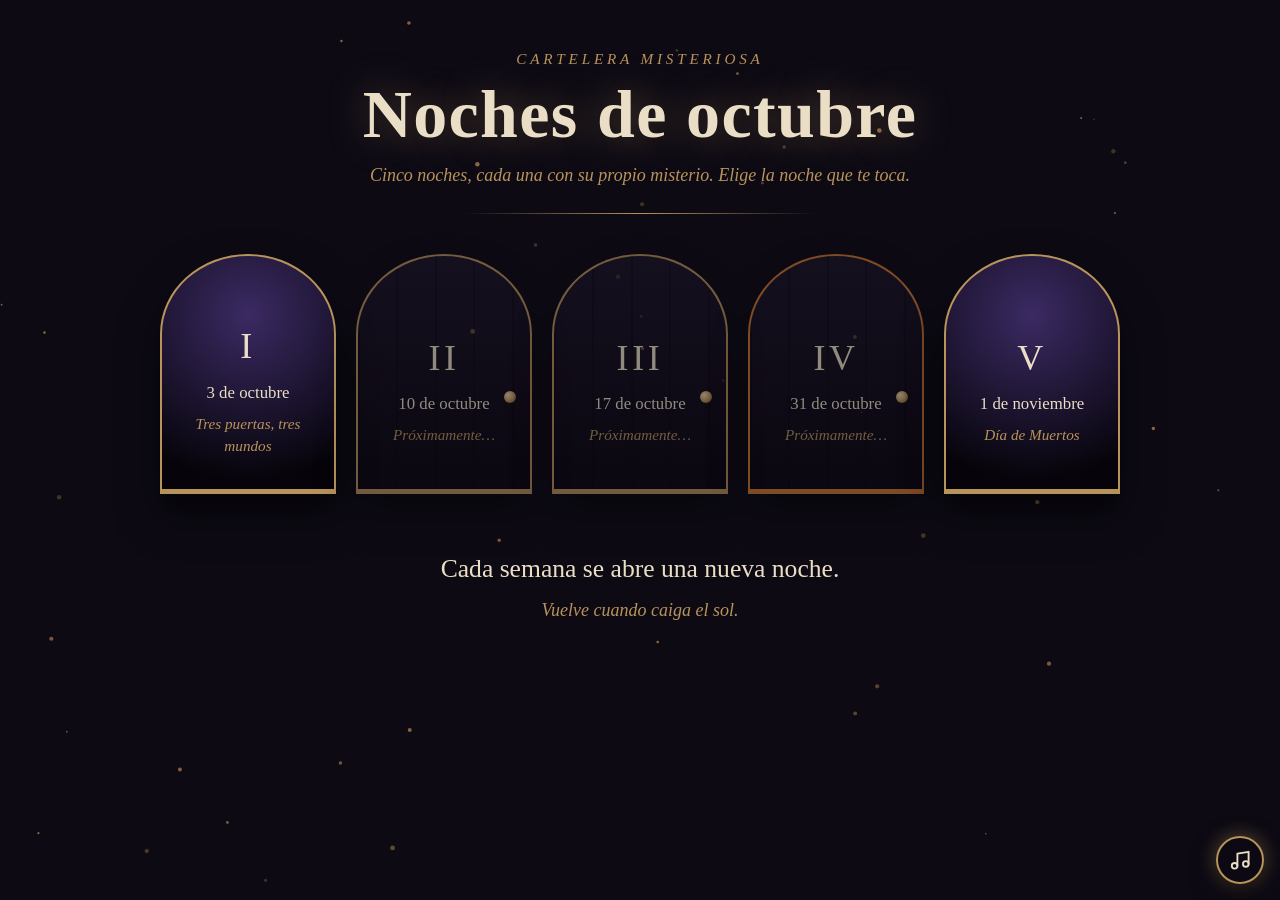
==== index.html @ dbbfb0d0 "Primera versión de la cartelera" ====
<!DOCTYPE html>
<html lang="es">
<head>
  <meta charset="utf-8">
  <meta name="viewport" content="width=device-width, initial-scale=1, viewport-fit=cover">
  <meta name="theme-color" content="#0d0a14">
  <meta name="description" content="Cinco sábados de octubre, cinco noches de misterio.">
  <!-- Seguridad y privacidad -->
  <meta http-equiv="Content-Security-Policy" content="default-src 'self'; script-src 'self'; style-src 'self' 'unsafe-inline' https://fonts.googleapis.com; font-src https://fonts.gstatic.com; img-src 'self' data:; media-src 'self'; connect-src 'none'; object-src 'none'; frame-src 'none'; base-uri 'none'; form-action 'none'">
  <meta name="referrer" content="no-referrer">
  <meta name="robots" content="noindex, nofollow, noimageindex, noarchive">
  <title>Noches de octubre</title>

  <link rel="preconnect" href="https://fonts.googleapis.com">
  <link rel="preconnect" href="https://fonts.gstatic.com" crossorigin>
  <link href="https://fonts.googleapis.com/css2?family=Cinzel+Decorative:wght@700&family=IM+Fell+English:ital@0;1&display=swap" rel="stylesheet">
  <link rel="stylesheet" href="css/estilos.css">
  <link rel="stylesheet" href="css/portada.css">

  <script src="js/proteccion.js" defer></script>
  <script src="js/script.js" defer></script>
</head>
<body>
  
  <div class="fondo-video" aria-hidden="true">
    <video id="melodia" src="index%20video.mp4" data-fin="30" loop playsinline></video>
  </div>

  <canvas id="brasas" aria-hidden="true"></canvas>
  <button class="musica" id="musica" type="button" aria-pressed="true" aria-label="Activar música">
    <svg viewBox="0 0 24 24" aria-hidden="true">
      <path class="nota-icono" d="M9 18V5l12-2v13" />
      <circle cx="6" cy="18" r="3" />
      <circle cx="18" cy="16" r="3" />
      <path class="tachado" d="M3 3l18 18" />
    </svg>
  </button>

  <main>
    <header>
      <p class="antetitulo">Cartelera misteriosa</p>
      <h1>Noches de octubre</h1>
      <p class="intro">Cinco noches, cada una con su propio misterio. Elige la noche que te toca.</p>
      <div class="regla" role="presentation"></div>
    </header>

    <nav class="noches" aria-label="Noches de octubre">
      <a class="noche" href="3-de-octubre.html">
        <span class="noche__numero">I</span>
        <span class="noche__fecha">3 de octubre</span>
        <span class="noche__estado">Tres puertas, tres mundos</span>
      </a>

      <a class="noche noche--cerrada" aria-disabled="true">
        <span class="noche__numero">II</span>
        <span class="noche__fecha">10 de octubre</span>
        <span class="noche__estado">Próximamente…</span>
      </a>

      <a class="noche noche--cerrada" aria-disabled="true">
        <span class="noche__numero">III</span>
        <span class="noche__fecha">17 de octubre</span>
        <span class="noche__estado">Próximamente…</span>
      </a>

      <a class="noche noche--cerrada noche--final" aria-disabled="true">
        <span class="noche__numero">IV</span>
        <span class="noche__fecha">31 de octubre</span>
        <span class="noche__estado">Próximamente…</span>
      </a>

      <a class="noche" href="1-de-noviembre.html">
        <span class="noche__numero">V</span>
        <span class="noche__fecha">1 de noviembre</span>
        <span class="noche__estado">Día de Muertos</span>
      </a>
    </nav>

    <footer>
      <p class="cierre">Cada semana se abre una nueva noche.</p>
      <p class="nota">Vuelve cuando caiga el sol.</p>
    </footer>
  </main>
</body>
</html>
---- css/estilos.css ----
/* ==========================================================
   Cartelera misteriosa — estilos
   ========================================================== */

/* ---------- Variables ---------- */
:root {
  --tinta: #0d0a14;
  --hueso: #eadfc6;
  --oro: #b8935a;
  --oro-suave: rgba(184, 147, 90, .5);
  --luna: #3b2a63;
  --carmesi: #6e1220;
  --indigo: #1c2a66;
  --fondo-puerta: #06040a;

  --display: "Cinzel Decorative", "Palatino Linotype", Palatino, Georgia, serif;
  --texto: "IM Fell English", "Iowan Old Style", Georgia, serif;

  --curva-puerta: cubic-bezier(.6, .05, .25, 1);
  --duracion-puerta: 1.1s;
}

/* ---------- Base ---------- */
*, *::before, *::after { box-sizing: border-box; }

html { height: 100%; }

body {
  margin: 0;
  min-height: 100%;
  padding:
    env(safe-area-inset-top, 0px)
    env(safe-area-inset-right, 0px)
    env(safe-area-inset-bottom, 0px)
    env(safe-area-inset-left, 0px);
  background:
    radial-gradient(60rem 30rem at 50% -10%, #2a1d3f 0%, transparent 70%),
    radial-gradient(40rem 24rem at 50% 110%, #2a0d14 0%, transparent 70%),
    var(--tinta);
  background-attachment: fixed;
  color: var(--hueso);
  font-family: var(--texto);
  font-size: 1.125rem;
  line-height: 1.5;
  -webkit-font-smoothing: antialiased;
  -webkit-tap-highlight-color: transparent;
}

main {
  position: relative;
  z-index: 1;
  max-width: 68rem;
  margin: 0 auto;
  padding: 3rem 1.25rem 3.5rem;
  text-align: center;
}

/* ---------- Cabecera ---------- */
header p { margin: 0; font-style: italic; color: var(--oro); }

header .antetitulo {
  font-size: .95rem;
  letter-spacing: .25em;
  text-transform: uppercase;
}

header .intro {
  max-width: 36rem;
  margin: 0 auto;
}

h1 {
  font-family: var(--display);
  font-size: clamp(2rem, 7vw, 4.25rem);
  line-height: 1.05;
  margin: .5rem 0 .75rem;
  letter-spacing: .02em;
  text-shadow: 0 0 2.5rem rgba(184, 147, 90, .45);
}

.regla {
  width: min(22rem, 70%);
  height: 1px;
  margin: 1.5rem auto 2.5rem;
  background: linear-gradient(90deg, transparent, var(--oro), transparent);
}

/* ---------- Puertas ---------- */
.puertas {
  display: grid;
  grid-template-columns: repeat(3, 1fr);
  gap: 1.75rem;
  list-style: none;
  margin: 0;
  padding: 0;
}

.marco {
  --c: var(--luna);
  position: relative;
  height: 31rem;
  perspective: 70rem;
  border: 2px solid var(--oro);
  border-bottom-width: 6px;
  border-radius: 50% 50% 0 0 / 9rem 9rem 0 0;
  background: var(--fondo-puerta);
  box-shadow: 0 1.5rem 3rem rgba(0, 0, 0, .6);
  transition: box-shadow var(--duracion-puerta);
}
.marco--luna    { --c: var(--luna); }
.marco--carmesi { --c: var(--carmesi); }
.marco--indigo  { --c: var(--indigo); }

.marco.abierta {
  box-shadow:
    0 1.5rem 3rem rgba(0, 0, 0, .6),
    0 0 3rem -0.5rem var(--c);
}

/* Lo que hay detrás de la puerta */
.umbral {
  position: absolute;
  inset: 0;
  display: flex;
  flex-direction: column;
  justify-content: center;
  gap: .75rem;
  padding: 5.5rem 1.5rem 1.5rem;
  border-radius: inherit;
  overflow: hidden;
  font-size: 1rem;
  background: radial-gradient(circle at 50% 30%, var(--c) 0%, var(--fondo-puerta) 85%);
  opacity: 0;
  transition: opacity .6s ease .35s;
}
.abierta .umbral { opacity: 1; }

.umbral h2 {
  font-family: var(--display);
  font-size: 1.2rem;
  line-height: 1.25;
  margin: 0;
}
.umbral p { margin: 0; }
.umbral .pista { border-top: 1px solid var(--oro-suave); padding-top: .6rem; }
.umbral .vibra { font-style: italic; color: var(--oro); }

/* La hoja de la puerta */
.hoja {
  position: absolute;
  inset: 0;
  display: flex;
  flex-direction: column;
  align-items: center;
  justify-content: center;
  gap: 1.25rem;
  width: 100%;
  border: 0;
  border-radius: inherit;
  padding: 0;
  cursor: pointer;
  color: var(--hueso);
  font-family: var(--display);
  background:
    repeating-linear-gradient(90deg, rgba(0, 0, 0, .22) 0 2px, transparent 2px 3.2rem),
    linear-gradient(180deg, var(--c), var(--fondo-puerta) 130%);
  transform-origin: left center;
  transition:
    transform var(--duracion-puerta) var(--curva-puerta),
    box-shadow var(--duracion-puerta),
    filter .3s;
  backface-visibility: hidden;
}
.hoja:hover { filter: brightness(1.15); }
.hoja:focus-visible { outline: 3px solid var(--hueso); outline-offset: 4px; }

.hoja .numero { font-size: 2.5rem; letter-spacing: .1em; }
.hoja svg { width: 5.5rem; height: 5.5rem; }
.hoja .llamar {
  font-family: var(--texto);
  font-style: italic;
  font-size: 1rem;
  color: var(--oro);
}

/* Pomo */
.hoja::after {
  content: "";
  position: absolute;
  right: 1.1rem;
  top: 58%;
  width: .9rem;
  height: .9rem;
  border-radius: 50%;
  background: radial-gradient(circle at 35% 35%, #f1d9a6, var(--oro) 55%, #4a3414);
}

.abierta .hoja {
  transform: rotateY(-104deg);
  box-shadow: 1rem 0 2rem rgba(0, 0, 0, .7);
}

/* ---------- Banquete ---------- */
.banquete { margin: 3.5rem auto 0; max-width: 40rem; }
.banquete h2 {
  font-family: var(--display);
  font-size: clamp(1.3rem, 4vw, 1.9rem);
  margin: 0 0 .25rem;
}
.banquete > p { margin: 0 0 1.5rem; font-style: italic; color: var(--oro); }
.banquete dl { margin: 0; text-align: left; }
.banquete dt {
  font-family: var(--display);
  font-size: 1rem;
  color: var(--oro);
  margin-top: 1.1rem;
}
.banquete dd { margin: .15rem 0 0; }

/* ---------- Pie ---------- */
footer { margin-top: 3rem; }
footer p { margin: 0; }
footer .cierre {
  font-family: var(--display);
  font-size: clamp(1.1rem, 3.5vw, 1.6rem);
  margin-bottom: .5rem;
}
footer .nota { font-style: italic; color: var(--oro); }

/* ---------- Fondo de bosque difuminado (3 de octubre) ---------- */
.fondo-bosque {
  position: fixed;
  inset: 0;
  z-index: -1;
  overflow: hidden;
}
.fondo-bosque::before {
  content: "";
  position: absolute;
  inset: -2rem; /* margen extra para que el desenfoque no deje bordes claros */
  background: url("../img/bosqueoscuro.jpg") center / cover no-repeat;
  filter: blur(4px) brightness(1.1) contrast(1.05);
}
/* Velo oscuro para que puertas y textos se lean bien */
.fondo-bosque::after {
  content: "";
  position: absolute;
  inset: 0;
  background:
    radial-gradient(ellipse at 50% 40%, rgba(13, 10, 20, 0) 0%, rgba(13, 10, 20, .55) 85%),
    linear-gradient(180deg, rgba(59, 42, 99, .35), rgba(13, 10, 20, .1) 45%, rgba(110, 18, 32, .35));
}

/* ---------- Protección del contenido ---------- */
/* Sin seleccionar texto ni resaltar al tocar */
body {
  -webkit-user-select: none;
  user-select: none;
}
/* Imágenes, vídeo y dibujos: sin arrastrar ni menú de "guardar" en pulsación larga (iOS) */
img, video, audio, svg, canvas {
  -webkit-user-drag: none;
  -webkit-touch-callout: none;
}
img, video { pointer-events: none; }
/* Al imprimir no sale nada */
@media print {
  body { display: none !important; }
}

/* ---------- Efectos (creados desde JS) ---------- */
#brasas {
  position: fixed;
  inset: 0;
  width: 100%;
  height: 100%;
  pointer-events: none;
  z-index: 0;
}

.particula {
  position: fixed;
  pointer-events: none;
  z-index: 5;
  will-change: transform, opacity;
}
.particula svg { display: block; width: 100%; height: 100%; }

.murcielago { width: 1.75rem; height: 1.75rem; }

.gota {
  border-radius: 50% 50% 50% 50% / 65% 65% 35% 35%;
  background: #b3121f;
  box-shadow: 0 0 8px rgba(179, 18, 31, .8);
}

.destello { filter: drop-shadow(0 0 6px currentColor); }

.velo {
  position: fixed;
  inset: 0;
  pointer-events: none;
  z-index: 4;
}

/* ---------- Botón de música ---------- */
.musica {
  position: fixed;
  right: calc(1rem + env(safe-area-inset-right, 0px));
  bottom: calc(1rem + env(safe-area-inset-bottom, 0px));
  z-index: 10;
  display: grid;
  place-items: center;
  width: 3rem;
  height: 3rem;
  padding: 0;
  border: 2px solid var(--oro);
  border-radius: 50%;
  background: rgba(13, 10, 20, .85);
  color: var(--oro);
  cursor: pointer;
  box-shadow: 0 .5rem 1.5rem rgba(0, 0, 0, .6);
  transition: color .3s, box-shadow .3s, transform .2s;
}
.musica:hover { transform: scale(1.08); }
.musica:focus-visible { outline: 3px solid var(--hueso); outline-offset: 3px; }
.musica svg {
  width: 1.4rem;
  height: 1.4rem;
  fill: none;
  stroke: currentColor;
  stroke-width: 2;
  stroke-linecap: round;
  stroke-linejoin: round;
}
.musica .tachado { display: inline; }
.musica[aria-pressed="true"] {
  color: var(--hueso);
  box-shadow: 0 .5rem 1.5rem rgba(0, 0, 0, .6), 0 0 1.2rem rgba(184, 147, 90, .55);
  animation: latido 1.6s ease-in-out infinite;
}
.musica[aria-pressed="true"] .tachado { display: none; }

@keyframes latido {
  0%, 100% { transform: scale(1); }
  50%      { transform: scale(1.06); }
}

/* ---------- Botón para volver a la portada ---------- */
.volver {
  position: fixed;
  left: calc(1rem + env(safe-area-inset-left, 0px));
  top: calc(1rem + env(safe-area-inset-top, 0px));
  z-index: 10;
  display: inline-flex;
  align-items: center;
  gap: .35rem;
  padding: .45rem 1rem .45rem .6rem;
  border: 2px solid var(--oro);
  border-radius: 999px;
  background: rgba(13, 10, 20, .85);
  color: var(--oro);
  font-family: var(--texto);
  font-style: italic;
  font-size: 1rem;
  text-decoration: none;
  box-shadow: 0 .5rem 1.5rem rgba(0, 0, 0, .6);
  transition: color .3s, box-shadow .3s, transform .2s;
}
.volver:hover {
  color: var(--hueso);
  transform: translateX(-.15rem);
  box-shadow: 0 .5rem 1.5rem rgba(0, 0, 0, .6), 0 0 1.2rem rgba(184, 147, 90, .55);
}
.volver:focus-visible { outline: 3px solid var(--hueso); outline-offset: 3px; }
.volver svg {
  width: 1.2rem;
  height: 1.2rem;
  fill: none;
  stroke: currentColor;
  stroke-width: 2.5;
  stroke-linecap: round;
  stroke-linejoin: round;
}

/* ---------- Responsive ---------- */
@media (max-width: 52rem) {
  .puertas { grid-template-columns: 1fr; max-width: 21rem; margin: 0 auto; }
  .marco { height: 29rem; }
  .volver span { display: none; } /* en móvil solo la flecha */
  .volver { padding: .45rem; }
}

/* ---------- Accesibilidad: menos movimiento ---------- */
@media (prefers-reduced-motion: reduce) {
  .hoja, .umbral, .marco { transition: none; }
  .musica[aria-pressed="true"] { animation: none; }
}
---- css/portada.css ----
/* ==========================================================
   Cartelera misteriosa — página principal (Noches de octubre)
   Usa las variables definidas en estilos.css
   ========================================================== */

/* ---------- Intro: vídeo de fondo ---------- */
.fondo-video {
  position: fixed;
  inset: 0;
  z-index: -1;
  overflow: hidden;
  background: var(--tinta);
}
.fondo-video video {
  width: 100%;
  height: 100%;
  object-fit: cover;
  animation: video-entra 2.5s ease both;
}
@keyframes video-entra {
  from { opacity: 0; transform: scale(1.06); }
}
/* Velo oscuro para que las puertas y los textos se lean bien encima del vídeo */
.fondo-video::after {
  content: "";
  position: absolute;
  inset: 0;
  background:
    radial-gradient(ellipse at 50% 40%, rgba(13, 10, 20, .35) 0%, rgba(13, 10, 20, .85) 85%),
    linear-gradient(180deg, rgba(13, 10, 20, .5), rgba(13, 10, 20, .2) 40%, rgba(13, 10, 20, .9));
}

/* Con vídeo detrás, el fondo del body pasa a ser transparente */
body:has(.fondo-video) { background: transparent; }

/* Entrada de la intro: título y puertas aparecen escalonados.
   Usa `translate` (no `transform`) y sin "to" para no pisar el hover ni la opacidad de las puertas cerradas. */
@keyframes aparecer {
  from { opacity: 0; translate: 0 1.25rem; }
}
.fondo-video ~ main header > * { animation: aparecer 1.2s ease both; }
.fondo-video ~ main header > :nth-child(2) { animation-delay: .4s; }
.fondo-video ~ main header > :nth-child(3) { animation-delay: .8s; }
.fondo-video ~ main header > :nth-child(4) { animation-delay: 1.1s; }
.fondo-video ~ main .noche { animation: aparecer 1s ease both; }
.fondo-video ~ main .noche:nth-child(1) { animation-delay: 1.3s; }
.fondo-video ~ main .noche:nth-child(2) { animation-delay: 1.45s; }
.fondo-video ~ main .noche:nth-child(3) { animation-delay: 1.6s; }
.fondo-video ~ main .noche:nth-child(4) { animation-delay: 1.75s; }
.fondo-video ~ main .noche:nth-child(5) { animation-delay: 1.9s; }
.fondo-video ~ main footer { animation: aparecer 1s ease 2.2s both; }

.noches {
  display: grid;
  grid-template-columns: repeat(auto-fit, minmax(11rem, 1fr));
  gap: 1.25rem;
  max-width: 60rem;
  margin: 0 auto;
}

.noche {
  position: relative;
  display: flex;
  flex-direction: column;
  align-items: center;
  justify-content: center;
  gap: .6rem;
  min-height: 15rem;
  padding: 3.5rem 1rem 1.5rem;
  border: 2px solid var(--oro);
  border-bottom-width: 5px;
  border-radius: 50% 50% 0 0 / 5rem 5rem 0 0;
  background:
    radial-gradient(circle at 50% 25%, var(--luna) 0%, var(--fondo-puerta) 85%);
  color: var(--hueso);
  text-decoration: none;
  box-shadow: 0 1.25rem 2.5rem rgba(0, 0, 0, .6);
  transition: transform .35s var(--curva-puerta), box-shadow .35s, filter .35s;
}

a.noche[href]:hover,
a.noche[href]:focus-visible {
  transform: translateY(-.4rem);
  box-shadow:
    0 1.75rem 3rem rgba(0, 0, 0, .7),
    0 0 2.5rem -0.25rem rgba(184, 147, 90, .55);
  filter: brightness(1.12);
}
.noche:focus-visible { outline: 3px solid var(--hueso); outline-offset: 4px; }

.noche__numero {
  font-family: var(--display);
  font-size: 2.25rem;
  letter-spacing: .1em;
}

.noche__fecha {
  font-family: var(--display);
  font-size: 1.05rem;
  line-height: 1.2;
}

.noche__estado {
  font-style: italic;
  font-size: .95rem;
  color: var(--oro);
}

/* Noches que aún no se han abierto */
.noche--cerrada {
  cursor: default;
  background:
    repeating-linear-gradient(90deg, rgba(0, 0, 0, .25) 0 2px, transparent 2px 2.4rem),
    linear-gradient(180deg, #1a1426, var(--fondo-puerta) 120%);
  opacity: .6;
}
.noche--cerrada::after { /* candado */
  content: "";
  position: absolute;
  right: .9rem;
  top: 58%;
  width: .75rem;
  height: .75rem;
  border-radius: 50%;
  background: radial-gradient(circle at 35% 35%, #f1d9a6, var(--oro) 55%, #4a3414);
}

/* La última noche, Halloween */
.noche--final { border-color: #c9772f; }

footer { margin-top: 3.5rem; }

@media (prefers-reduced-motion: reduce) {
  .noche { transition: none; }
  .fondo-video video { animation: none; }
  .fondo-video ~ main header > *,
  .fondo-video ~ main .noche,
  .fondo-video ~ main footer { animation: none; }
}
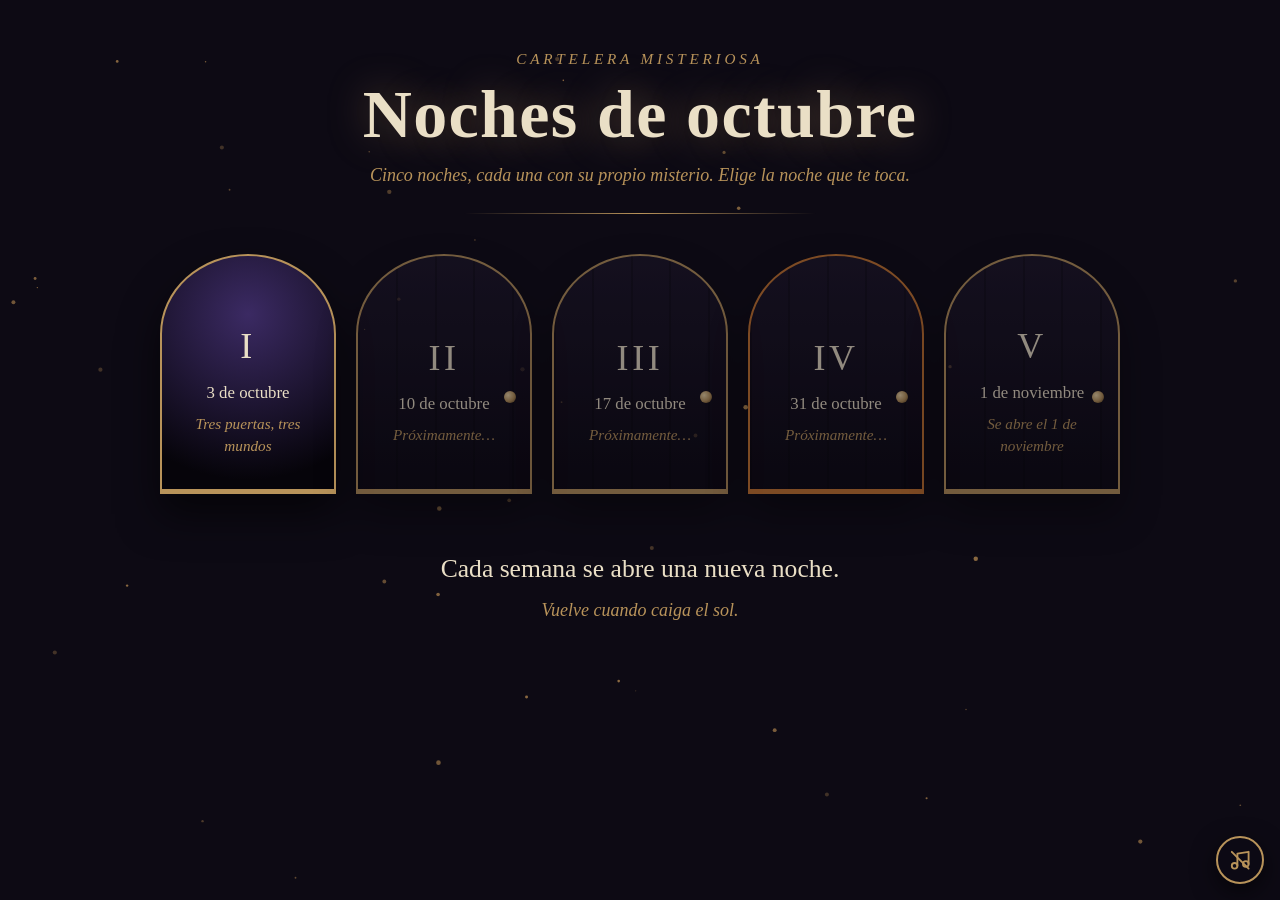
==== commit b14fd21c: "correcion Primera versión de la cartelera" ====
--- a/index.html
+++ b/index.html
@@ -19,15 +19,16 @@
 
   <script src="js/proteccion.js" defer></script>
   <script src="js/script.js" defer></script>
+  <script src="js/transicion.js" defer></script>
 </head>
 <body>
   
   <div class="fondo-video" aria-hidden="true">
-    <video id="melodia" src="index%20video.mp4" data-fin="30" loop playsinline></video>
+    <video id="melodia" src="index%20video.mp4" data-fin="30" muted loop playsinline preload="auto"></video>
   </div>
 
   <canvas id="brasas" aria-hidden="true"></canvas>
-  <button class="musica" id="musica" type="button" aria-pressed="true" aria-label="Activar música">
+  <button class="musica" id="musica" type="button" aria-pressed="false" aria-label="Activar música">
     <svg viewBox="0 0 24 24" aria-hidden="true">
       <path class="nota-icono" d="M9 18V5l12-2v13" />
       <circle cx="6" cy="18" r="3" />
@@ -69,10 +70,12 @@
         <span class="noche__estado">Próximamente…</span>
       </a>
 
-      <a class="noche" href="1-de-noviembre.html">
+      <!-- Bloqueada hasta el 1 de noviembre: js/candado.js la abre ese día -->
+      <a class="noche noche--cerrada" aria-disabled="true"
+         data-desde="2026-11-01" data-href="1-de-noviembre.html" data-estado="Día de Muertos">
         <span class="noche__numero">V</span>
         <span class="noche__fecha">1 de noviembre</span>
-        <span class="noche__estado">Día de Muertos</span>
+        <span class="noche__estado">Se abre el 1 de noviembre</span>
       </a>
     </nav>
 
--- a/css/estilos.css
+++ b/css/estilos.css
@@ -251,6 +251,15 @@
     linear-gradient(180deg, rgba(59, 42, 99, .35), rgba(13, 10, 20, .1) 45%, rgba(110, 18, 32, .35));
 }
 
+/* ---------- Llegada a cada página: aparece desde la oscuridad ---------- */
+@keyframes llegar {
+  from { opacity: 0; filter: blur(6px); }
+}
+main { animation: llegar 1.1s ease both; }
+@media (prefers-reduced-motion: reduce) {
+  main { animation: none; }
+}
+
 /* ---------- Protección del contenido ---------- */
 /* Sin seleccionar texto ni resaltar al tocar */
 body {
--- a/css/portada.css
+++ b/css/portada.css
@@ -125,6 +125,63 @@
   background: radial-gradient(circle at 35% 35%, #f1d9a6, var(--oro) 55%, #4a3414);
 }
 
+/* ---------- Transición al entrar por una puerta ---------- */
+.noche { perspective: 40rem; }
+
+/* Hoja de la puerta que se abre (creada desde js/transicion.js) */
+.noche__hoja {
+  position: absolute;
+  inset: 0;
+  border-radius: inherit;
+  background:
+    repeating-linear-gradient(90deg, rgba(0, 0, 0, .25) 0 2px, transparent 2px 2.4rem),
+    linear-gradient(180deg, var(--luna), var(--fondo-puerta) 130%);
+  transform-origin: left center;
+  backface-visibility: hidden;
+  opacity: 0;
+  pointer-events: none;
+}
+/* Pomo */
+.noche__hoja::after {
+  content: "";
+  position: absolute;
+  right: .9rem;
+  top: 58%;
+  width: .75rem;
+  height: .75rem;
+  border-radius: 50%;
+  background: radial-gradient(circle at 35% 35%, #f1d9a6, var(--oro) 55%, #4a3414);
+}
+
+/* Luz cálida al otro lado de la puerta */
+.noche__luz {
+  position: absolute;
+  inset: 0;
+  border-radius: inherit;
+  background: radial-gradient(circle at 50% 55%, #fff4d6 0%, #f3c97a 35%, #b8935a 65%, rgba(184, 147, 90, .2) 100%);
+  box-shadow: 0 0 4rem 1rem rgba(243, 201, 122, .55);
+  opacity: 0;
+  pointer-events: none;
+}
+
+.noche--entrando {
+  z-index: 2;
+  border-color: #f3c97a;
+}
+/* Mientras se entra, nada más responde al ratón */
+.transicionando .noche { pointer-events: none; }
+.transicionando .musica { opacity: 0; transition: opacity .6s; }
+
+/* Fundido final: destello desde la puerta y luego negro */
+.cortina {
+  position: fixed;
+  inset: 0;
+  z-index: 20;
+  pointer-events: none;
+  opacity: 0;
+  background: radial-gradient(circle at var(--x, 50%) var(--y, 50%), #fff1cf 0%, #f3c97a 12%, var(--tinta) 55%);
+}
+
 /* La última noche, Halloween */
 .noche--final { border-color: #c9772f; }
 
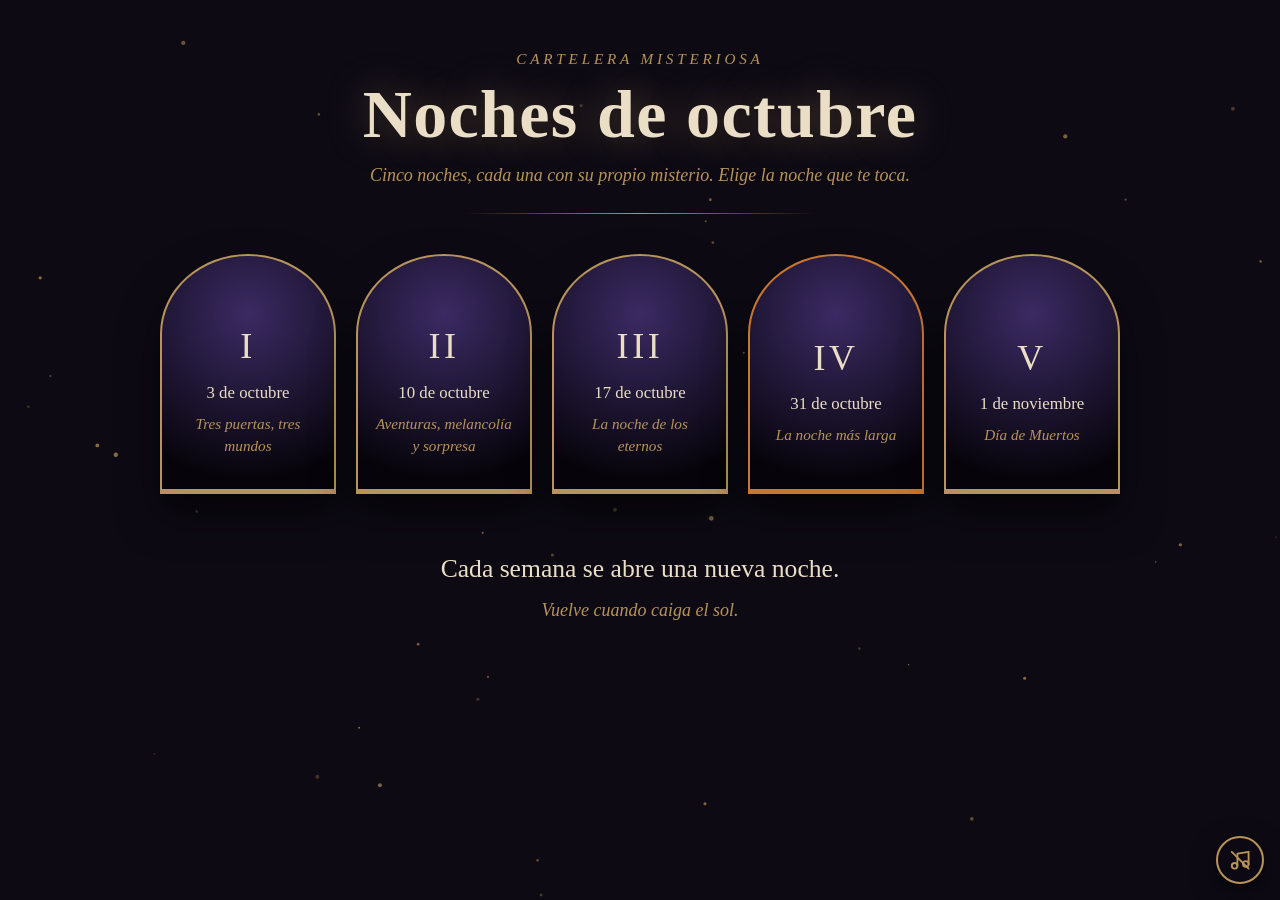
==== commit e4499e7a: "todas las noches, animaciones y el menu, pendiente el menu del 1 de noviembre" ====
--- a/index.html
+++ b/index.html
@@ -17,6 +17,7 @@
   <link rel="stylesheet" href="css/estilos.css">
   <link rel="stylesheet" href="css/portada.css">
 
+  <script src="js/candado.js"></script>
   <script src="js/proteccion.js" defer></script>
   <script src="js/script.js" defer></script>
   <script src="js/transicion.js" defer></script>
@@ -52,27 +53,31 @@
         <span class="noche__estado">Tres puertas, tres mundos</span>
       </a>
 
-      <a class="noche noche--cerrada" aria-disabled="true">
+      <!-- Bloqueadas hasta su fecha: js/candado.js las abre solas ese día.
+           data-bloqueo es la animación que se ve al tocarlas antes de tiempo (js/script.js) -->
+      <a class="noche noche--cerrada" aria-disabled="true"
+         data-desde="2026-10-10" data-href="10-de-octubre.html" data-estado="Aventuras, melancolía y sorpresa" data-bloqueo="rayo">
         <span class="noche__numero">II</span>
         <span class="noche__fecha">10 de octubre</span>
-        <span class="noche__estado">Próximamente…</span>
+        <span class="noche__estado">Se abre el 10 de octubre</span>
       </a>
 
-      <a class="noche noche--cerrada" aria-disabled="true">
+      <a class="noche noche--cerrada" aria-disabled="true"
+         data-desde="2026-10-17" data-href="17-de-octubre.html" data-estado="La noche de los eternos" data-bloqueo="gato">
         <span class="noche__numero">III</span>
         <span class="noche__fecha">17 de octubre</span>
-        <span class="noche__estado">Próximamente…</span>
+        <span class="noche__estado">Se abre el 17 de octubre</span>
       </a>
 
-      <a class="noche noche--cerrada noche--final" aria-disabled="true">
+      <a class="noche noche--cerrada noche--final" aria-disabled="true"
+         data-desde="2026-10-31" data-href="31-de-octubre.html" data-estado="La noche más larga" data-bloqueo="camara">
         <span class="noche__numero">IV</span>
         <span class="noche__fecha">31 de octubre</span>
-        <span class="noche__estado">Próximamente…</span>
+        <span class="noche__estado">Se abre el 31 de octubre</span>
       </a>
 
-      <!-- Bloqueada hasta el 1 de noviembre: js/candado.js la abre ese día -->
       <a class="noche noche--cerrada" aria-disabled="true"
-         data-desde="2026-11-01" data-href="1-de-noviembre.html" data-estado="Día de Muertos">
+         data-desde="2026-11-01" data-href="1-de-noviembre.html" data-estado="Día de Muertos" data-bloqueo="luz">
         <span class="noche__numero">V</span>
         <span class="noche__fecha">1 de noviembre</span>
         <span class="noche__estado">Se abre el 1 de noviembre</span>
--- a/css/estilos.css
+++ b/css/estilos.css
@@ -312,6 +312,47 @@
   z-index: 4;
 }
 
+/* Efectos que comparten varias noches y las puertas cerradas de la portada */
+.relampago { filter: drop-shadow(0 0 8px #9fd2ff); }
+
+.bruma {
+  border-radius: 50%;
+  background: radial-gradient(circle, rgba(210, 25, 50, .8) 0%, rgba(122, 15, 28, .4) 45%, transparent 70%);
+  filter: blur(10px);
+  mix-blend-mode: screen;
+}
+
+.haz {
+  transform-origin: 50% 100%;
+  background: linear-gradient(to top, rgba(255, 215, 130, .95), rgba(181, 101, 29, .4) 60%, transparent);
+  filter: blur(8px);
+  mix-blend-mode: screen;
+}
+
+.interferencia {
+  background: repeating-linear-gradient(180deg, rgba(190, 215, 255, .14) 0 1px, transparent 1px 4px);
+}
+
+.barrido {
+  background: linear-gradient(180deg, transparent, rgba(190, 215, 255, .22), transparent);
+}
+
+.rec {
+  display: flex;
+  align-items: center;
+  gap: .5rem;
+  color: #f2f4f8;
+  font: 700 1.1rem/1 "Courier New", monospace;
+  letter-spacing: .15em;
+}
+.rec span {
+  width: .8rem;
+  height: .8rem;
+  border-radius: 50%;
+  background: #e3122a;
+  box-shadow: 0 0 8px #e3122a;
+}
+
 /* ---------- Botón de música ---------- */
 .musica {
   position: fixed;
--- a/css/portada.css
+++ b/css/portada.css
@@ -125,6 +125,12 @@
   background: radial-gradient(circle at 35% 35%, #f1d9a6, var(--oro) 55%, #4a3414);
 }
 
+/* Las cerradas con animación propia (data-bloqueo) invitan a tocarlas */
+.noche--cerrada[data-bloqueo] { cursor: pointer; }
+
+/* Ojos de gato que aparecen en la puerta del 17 de octubre (creados desde js/script.js) */
+.ojos-gato { filter: drop-shadow(0 0 10px #ff1f33) drop-shadow(0 0 24px rgba(255, 31, 51, .7)); }
+
 /* ---------- Transición al entrar por una puerta ---------- */
 .noche { perspective: 40rem; }
 
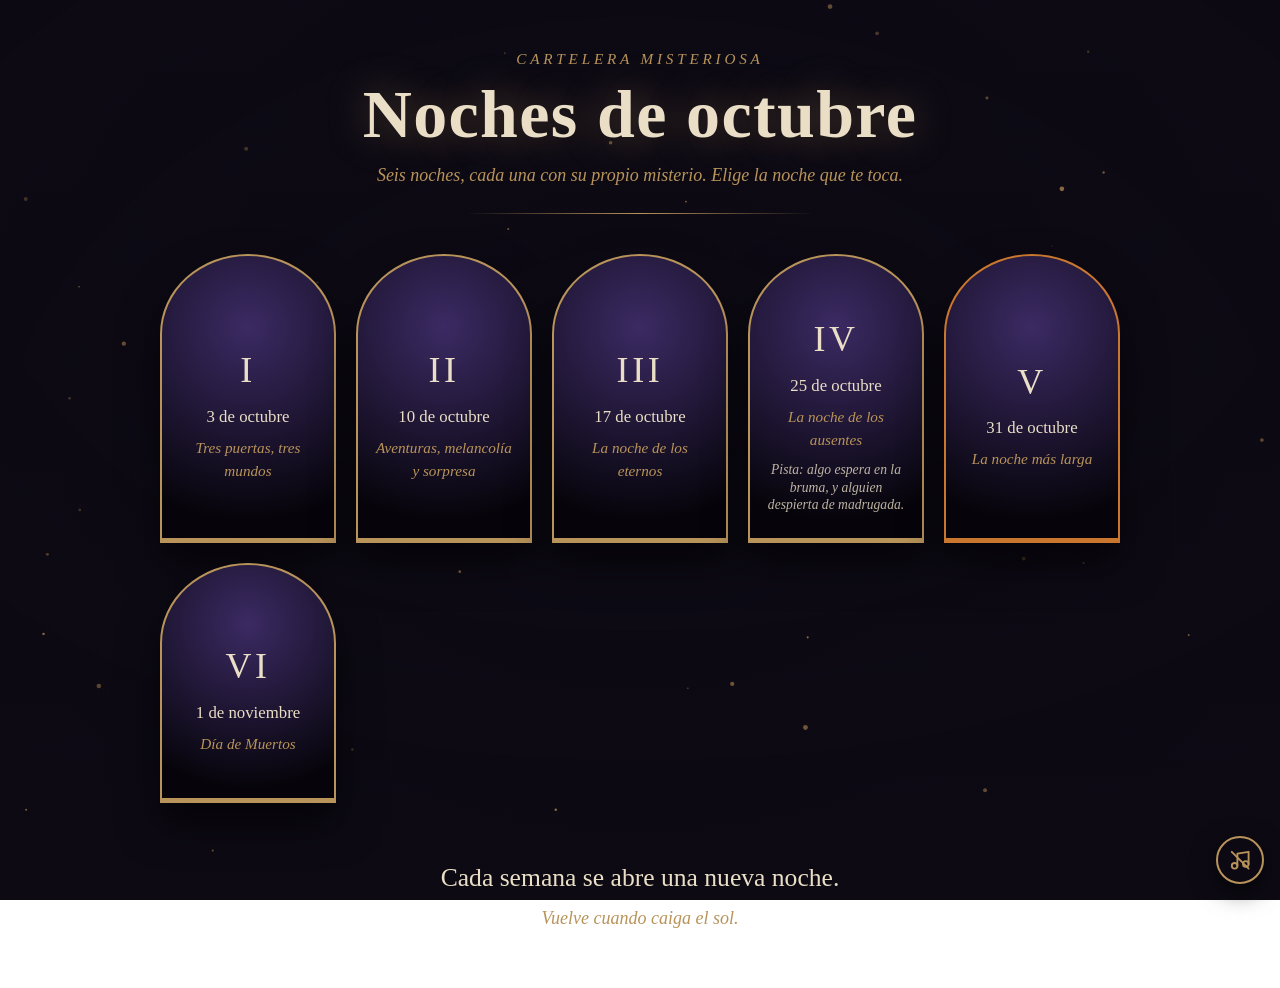
==== commit f444dac9: "night number 25 of octuber, with his movies, pictures and music! enjoy the silent" ====
--- a/index.html
+++ b/index.html
@@ -4,7 +4,7 @@
   <meta charset="utf-8">
   <meta name="viewport" content="width=device-width, initial-scale=1, viewport-fit=cover">
   <meta name="theme-color" content="#0d0a14">
-  <meta name="description" content="Cinco sábados de octubre, cinco noches de misterio.">
+  <meta name="description" content="Seis noches de octubre, seis noches de misterio.">
   <!-- Seguridad y privacidad -->
   <meta http-equiv="Content-Security-Policy" content="default-src 'self'; script-src 'self'; style-src 'self' 'unsafe-inline' https://fonts.googleapis.com; font-src https://fonts.gstatic.com; img-src 'self' data:; media-src 'self'; connect-src 'none'; object-src 'none'; frame-src 'none'; base-uri 'none'; form-action 'none'">
   <meta name="referrer" content="no-referrer">
@@ -42,7 +42,7 @@
     <header>
       <p class="antetitulo">Cartelera misteriosa</p>
       <h1>Noches de octubre</h1>
-      <p class="intro">Cinco noches, cada una con su propio misterio. Elige la noche que te toca.</p>
+      <p class="intro">Seis noches, cada una con su propio misterio. Elige la noche que te toca.</p>
       <div class="regla" role="presentation"></div>
     </header>
 
@@ -69,16 +69,24 @@
         <span class="noche__estado">Se abre el 17 de octubre</span>
       </a>
 
+      <a class="noche noche--cerrada" aria-disabled="true"
+         data-desde="2026-10-25" data-href="25-de-octubre.html" data-estado="La noche de los ausentes">
+        <span class="noche__numero">IV</span>
+        <span class="noche__fecha">25 de octubre</span>
+        <span class="noche__estado">Se abre el 25 de octubre</span>
+        <span class="noche__pista">Pista: algo espera en la bruma, y alguien despierta de madrugada.</span>
+      </a>
+
       <a class="noche noche--cerrada noche--final" aria-disabled="true"
          data-desde="2026-10-31" data-href="31-de-octubre.html" data-estado="La noche más larga" data-bloqueo="camara">
-        <span class="noche__numero">IV</span>
+        <span class="noche__numero">V</span>
         <span class="noche__fecha">31 de octubre</span>
         <span class="noche__estado">Se abre el 31 de octubre</span>
       </a>
 
       <a class="noche noche--cerrada" aria-disabled="true"
          data-desde="2026-11-01" data-href="1-de-noviembre.html" data-estado="Día de Muertos" data-bloqueo="luz">
-        <span class="noche__numero">V</span>
+        <span class="noche__numero">VI</span>
         <span class="noche__fecha">1 de noviembre</span>
         <span class="noche__estado">Se abre el 1 de noviembre</span>
       </a>
--- a/css/estilos.css
+++ b/css/estilos.css
@@ -135,6 +135,27 @@
 }
 .abierta .umbral { opacity: 1; }
 
+/* Con foto de la película: <img class="umbral__foto"> como primer hijo del umbral.
+   El velo oscuro mantiene legible el texto; object-position ajusta el encuadre. */
+.umbral--foto {
+  isolation: isolate;
+  text-shadow: 0 1px 3px rgba(0, 0, 0, .95), 0 0 .8rem rgba(0, 0, 0, .8);
+}
+.umbral__foto,
+.umbral--foto::after {
+  position: absolute;
+  inset: 0;
+  z-index: -1;
+  width: 100%;
+  height: 100%;
+}
+.umbral__foto { object-fit: cover; }
+.umbral__foto[data-src] { display: none; } /* aún sin revelar (js/candado.js) */
+.umbral--foto::after {
+  content: "";
+  background: linear-gradient(180deg, rgba(8, 6, 14, .45) 0%, rgba(8, 6, 14, .75) 100%);
+}
+
 .umbral h2 {
   font-family: var(--display);
   font-size: 1.2rem;
--- a/css/portada.css
+++ b/css/portada.css
@@ -48,7 +48,8 @@
 .fondo-video ~ main .noche:nth-child(3) { animation-delay: 1.6s; }
 .fondo-video ~ main .noche:nth-child(4) { animation-delay: 1.75s; }
 .fondo-video ~ main .noche:nth-child(5) { animation-delay: 1.9s; }
-.fondo-video ~ main footer { animation: aparecer 1s ease 2.2s both; }
+.fondo-video ~ main .noche:nth-child(6) { animation-delay: 2.05s; }
+.fondo-video ~ main footer { animation: aparecer 1s ease 2.35s both; }
 
 .noches {
   display: grid;
@@ -106,6 +107,16 @@
   color: var(--oro);
 }
 
+.noche__pista {
+  max-width: 12rem;
+  font-style: italic;
+  font-size: .85rem;
+  line-height: 1.3;
+  text-align: center;
+  color: var(--hueso);
+  opacity: .8;
+}
+
 /* Noches que aún no se han abierto */
 .noche--cerrada {
   cursor: default;
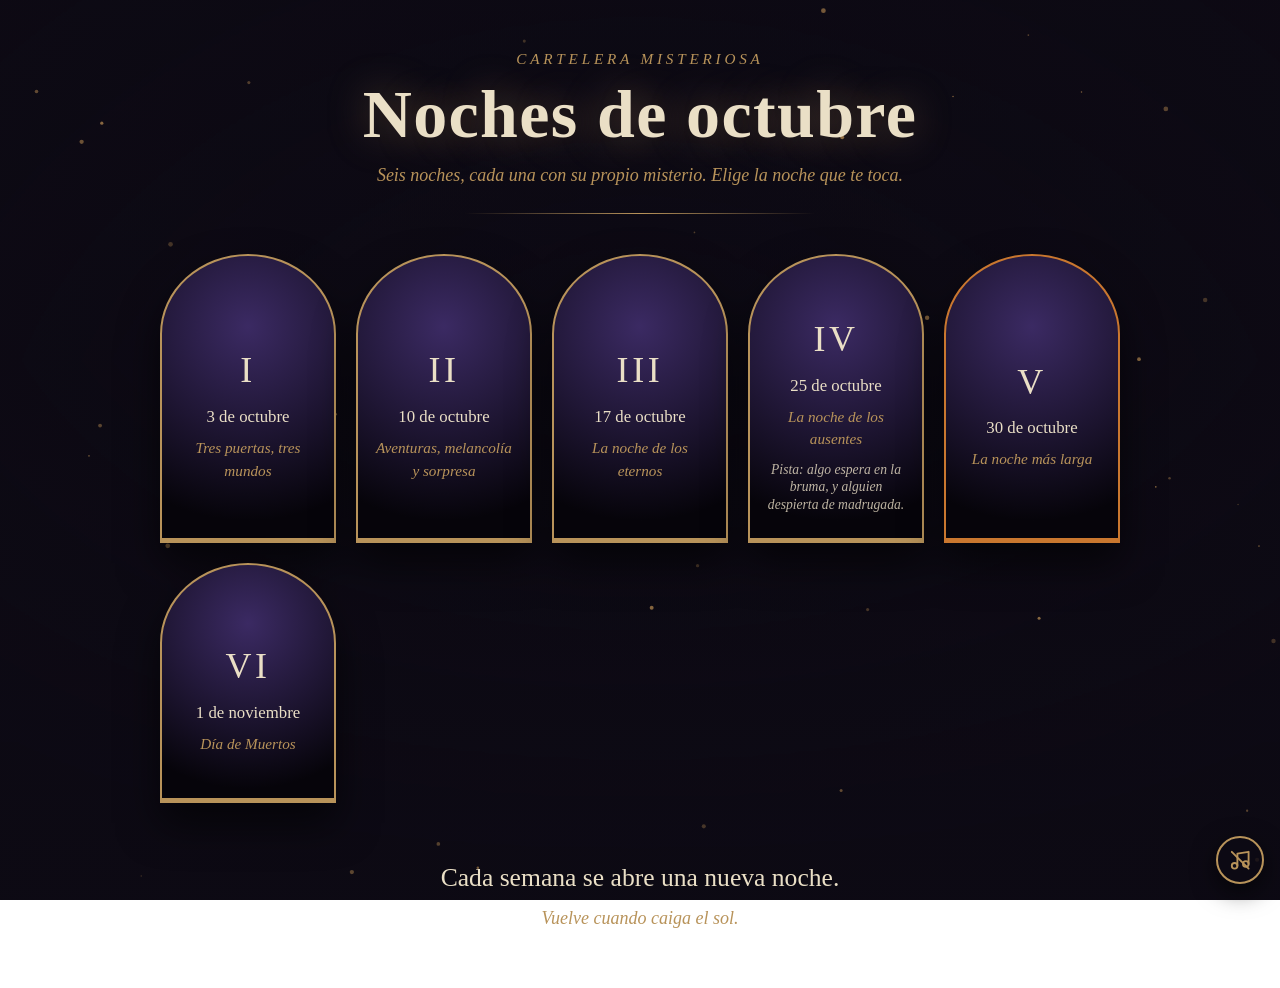
==== commit 6526c450: "cambios a ultima hora noche del 30" ====
--- a/index.html
+++ b/index.html
@@ -78,10 +78,10 @@
       </a>
 
       <a class="noche noche--cerrada noche--final" aria-disabled="true"
-         data-desde="2026-10-31" data-href="31-de-octubre.html" data-estado="La noche más larga" data-bloqueo="camara">
+         data-desde="2026-10-30" data-href="30-de-octubre.html" data-estado="La noche más larga" data-bloqueo="camara">
         <span class="noche__numero">V</span>
-        <span class="noche__fecha">31 de octubre</span>
-        <span class="noche__estado">Se abre el 31 de octubre</span>
+        <span class="noche__fecha">30 de octubre</span>
+        <span class="noche__estado">Se abre el 30 de octubre</span>
       </a>
 
       <a class="noche noche--cerrada" aria-disabled="true"
